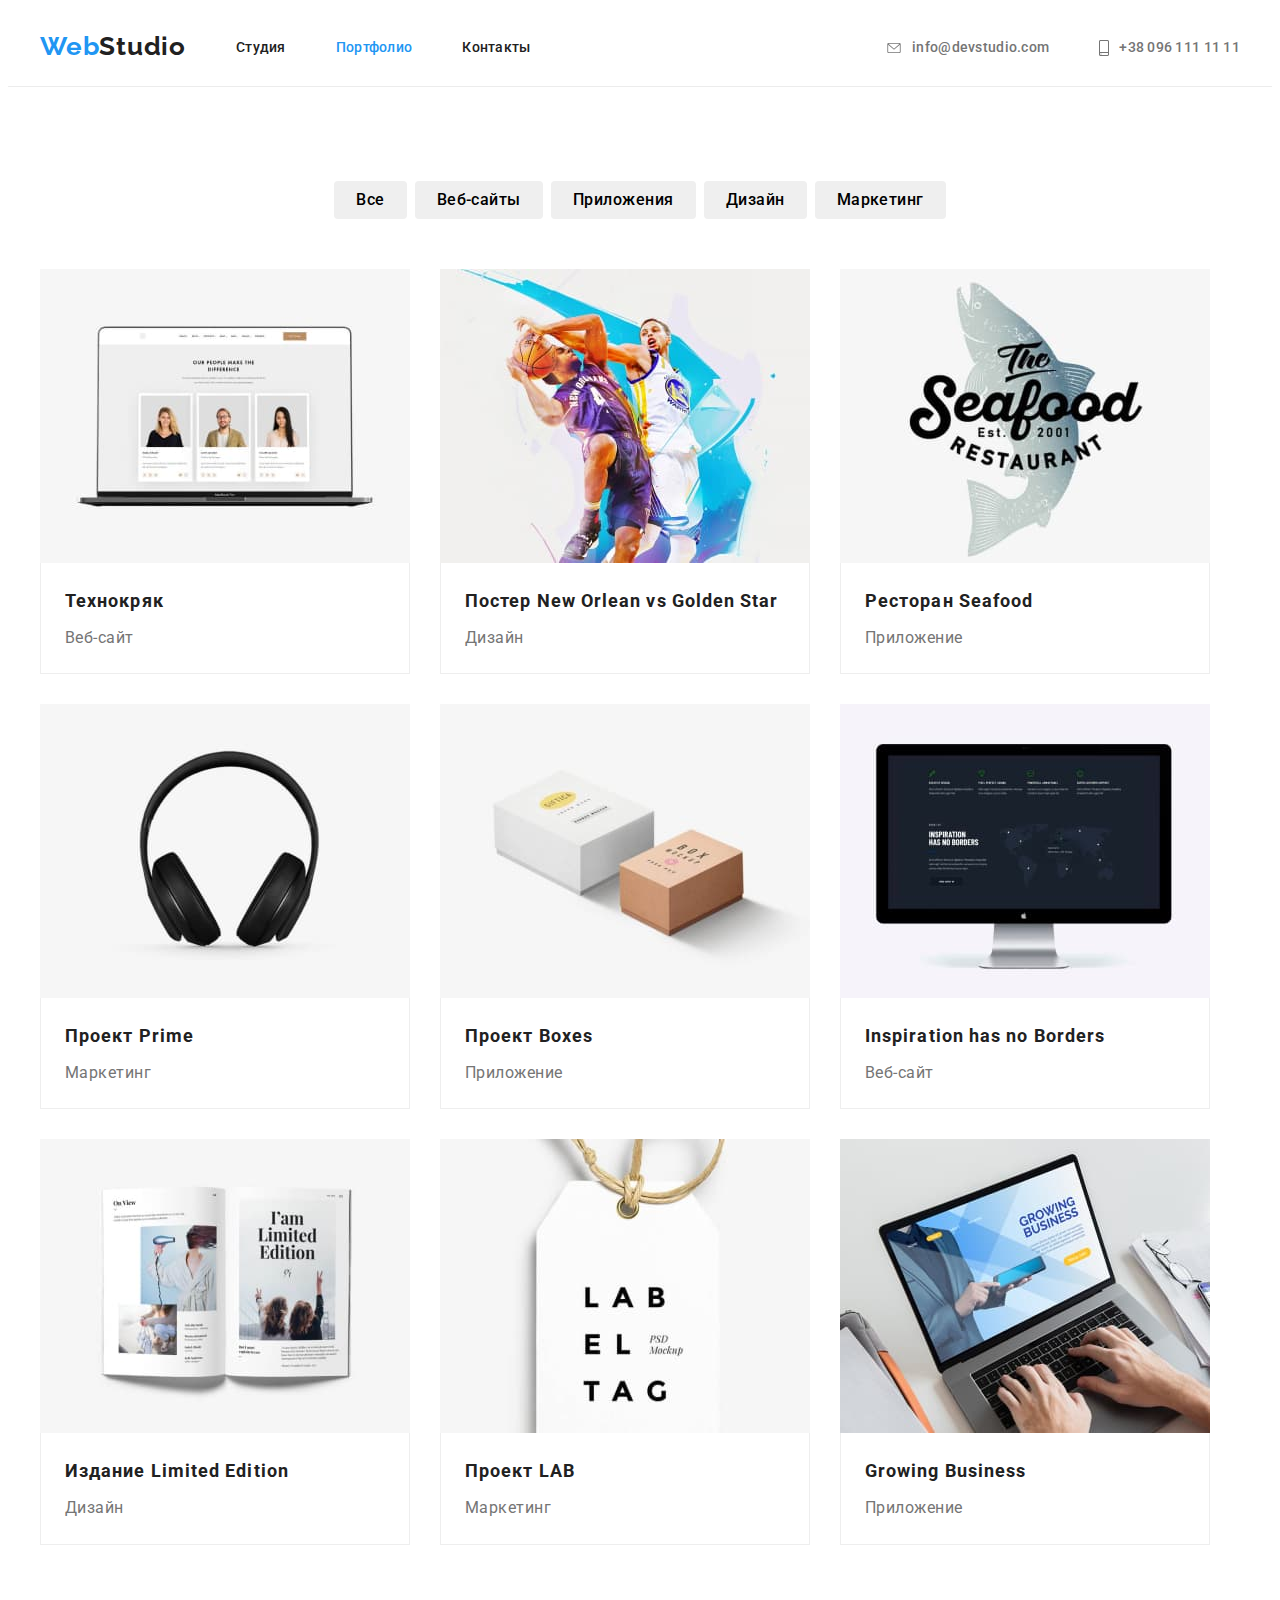
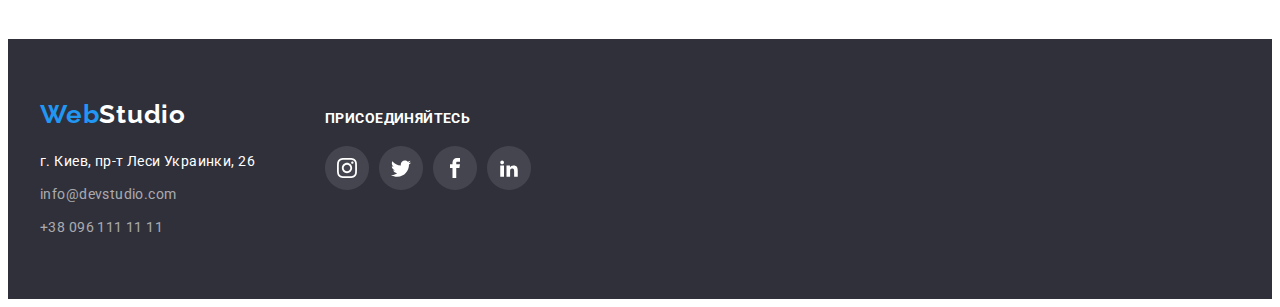
==== portfolio.html @ fb5f98b5 "partone" ====
<!DOCTYPE html>
<html lang="ru">
  <head>
    <meta charset="UTF-8" />
    <meta http-equiv="X-UA-Compatible" content="IE=edge" />
    <meta name="viewport" content="width=device-width, initial-scale=1.0" />
    <link rel="preconnect" href="https://fonts.googleapis.com" />
    <link rel="preconnect" href="https://fonts.gstatic.com" crossorigin />
    <link
      href="https://fonts.googleapis.com/css2?family=Raleway:wght@700&family=Roboto:wght@400;500;700;900&display=swap"
      rel="stylesheet"
    />
    <link
      rel="stylesheet"
      href="https://cdnjs.cloudflare.com/ajax/libs/modern-normalize/1.1.0/modern-normalize.min.css"
      integrity="sha512-wpPYUAdjBVSE4KJnH1VR1HeZfpl1ub8YT/NKx4PuQ5NmX2tKuGu6U/JRp5y+Y8XG2tV+wKQpNHVUX03MfMFn9Q=="
      crossorigin="anonymous"
      referrerpolicy="no-referrer"
    />
    <link rel="stylesheet" href="css/styles.css" />
    <title>Портфолио</title>
  </head>
  <body>
    <header class="page-header">
      <div class="container main-nav">
        <a class="logo" href="index.html">
          <span class="logo-span">Web</span>Studio
        </a>
        <nav class="navigation">
          <ul class="nav-list">
            <li class="nav-item">
              <a class="nav-link" href="index.html">Студия</a>
            </li>
            <li class="nav-item">
              <a class="nav-portfolio" href="portfolio.html">Портфолио</a>
            </li>
            <li class="nav-item"><a class="nav-link" href="">Контакты</a></li>
          </ul>
        </nav>
        <ul class="contacts">
          <li class="contacts-list">
            <a class="contacts-link" href="mailto:info@devstudio.com"> 
              <svg class="contacts-icon" width="16px" height="10px">
                  <use href="./images/icons.svg#mailto">
                  </use>
                </svg>
              info@devstudio.com
            </a>
          </li> 
          <li class="contacts-list">
            <a class="contacts-link" href="tel:+380961111111">
               <svg class="contacts-icon" width="10px" height="16px">
                  <use href="./images/icons.svg#telefone">
                  </use>
                </svg>
              +38 096 111 11 11</a>
          </li>
        </ul>
      </div>
    </header>
    <main>
      <section class="section">
        <div class="container">
          <ul class="button-list">
            <li class="button-item">
              <button class="project-button" type="button">Все</button>
            </li>
            <li class="button-item">
              <button class="project-button" type="button">Веб-сайты</button>
            </li>
            <li class="button-item">
              <button class="project-button" type="button">Приложения</button>
            </li>
            <li class="button-item">
              <button class="project-button" type="button">Дизайн</button>
            </li>
            <li class="button-item">
              <button class="project-button" type="button">Маркетинг</button>
            </li>
          </ul>
          <ul class="project-list">
            <li class="gallery-project">
              <a class="gallery-link" href="">
              <img src="./images/port1.jpg" alt="Технокряк" />
              <div class="gallery-name">
                <h3 class="title-project">Технокряк</h3>
                <p class="title-item">Веб-сайт</p>
              </div>
              </a>
            </li>
            <li class="gallery-project">
              <a class="gallery-link" href="">
              <img
                src="./images/port2.jpg"
                alt="Постер New Orlean vs Golden Star"
              />
              <div class="gallery-name">
                <h3 class="title-project">Постер New Orlean vs Golden Star</h3>
                <p class="title-item">Дизайн</p>
              </div>
              </a>
            </li>
            <li class="gallery-project">
              <a class="gallery-link" href="">
              <img src="./images/port3.jpg" alt="Ресторан Seafood" />
              <div class="gallery-name">
                <h3 class="title-project">Ресторан Seafood</h3>
                <p class="title-item">Приложение</p>
              </div>
              </a>
            </li>
            <li class="gallery-project">
              <a class="gallery-link" href="">
              <img src="./images/port4.jpg" alt="Проект Prime" />
              <div class="gallery-name">
                <h3 class="title-project">Проект Prime</h3>
                <p class="title-item">Маркетинг</p>
              </div>
              </a>
            </li>
            <li class="gallery-project">
              <a class="gallery-link" href="">
              <img src="./images/port5.jpg" alt="Проект Boxes" />
              <div class="gallery-name">
                <h3 class="title-project">Проект Boxes</h3>
                <p class="title-item">Приложение</p>
              </div>
              </a>
            </li>
            <li class="gallery-project">
              <a class="gallery-link" href="">
              <img src="./images/port6.jpg" alt="Inspiration has no Borders" />
              <div class="gallery-name">
              <h3 class="title-project">Inspiration has no Borders</h3>
              <p class="title-item">Веб-сайт</p>
              </div>
              </a>
            </li>
            <li class="gallery-project">
              <a class="gallery-link" href="">
              <img src="./images/port7.jpg" alt="Издание Limited Edition" />
              <div class="gallery-name">
                <h3 class="title-project">Издание Limited Edition</h3>
                <p class="title-item">Дизайн</p>
              </div>
              </a>
            </li>
            <li class="gallery-project">
              <a class="gallery-link" href="">
              <img src="./images/port8.jpg" alt="Проект LAB" />
              <div class="gallery-name">
                <h3 class="title-project">Проект LAB</h3>
                <p class="title-item">Маркетинг</p>
              </div>
              </a>
            </li>
            <li class="gallery-project">
              <a class="gallery-link" href="">
              <img src="./images/port9.jpg" alt="Growing Business" />
              <div class="gallery-name">
                <h3 class="title-project">Growing Business</h3>
                <p class="title-item">Приложение</p>
              </div>
              </a>
            </li>
          </ul>
        </div>
      </section>
    </main>
    <footer class="footer">
      <div class="container scl-footer">
        <div class="part-adress">
          <a class="logo" href="index.html">
            <span class="logo-span">Web</span
            ><span class="logo-studio">Studio</span>
          </a>
          <address class="address">
            <ul class="address-list">
              <li class="address-item">
                <a
                  class="address-maps"
                  href="https://goo.gl/maps/abKfRASXcLubcDst8"
                  target="_blank"
                  rel="noreferrer noopener"
                >
                  г. Киев, пр-т Леси Украинки, 26</a
                >
              </li>
              <li class="address-item">
                <a class="address-link" href="mailto:info@devstudio.com"
                  >info@devstudio.com</a
                >
              </li>
              <li class="address-item">
                <a class="address-link" href="tel:+380961111111"
                  >+38 096 111 11 11</a
                >
              </li>
            </ul>
          </address>
        </div>
        <div class="icon-social">
          <h3 class="two-title">Присоединяйтесь</h3>
          <ul class="comand-scl">
            <li class="scl-list">
              <a class="scl-link" href="">
                <svg class="scl-icon" width="20px" height="20px">
                  <use href="./images/icons.svg#icon-instagram"></use>
                </svg>
              </a>
            </li>
            <li class="scl-list">
              <a class="scl-link" href="">
                <svg class="scl-icon" width="20px" height="20px">
                  <use href="./images/icons.svg#icon-twitter"></use>
                </svg>
              </a>
            </li>
            <li class="scl-list">
              <a class="scl-link" href="">
                <svg class="scl-icon" width="20px" height="20px">
                  <use href="./images/icons.svg#icon-facebook"></use>
                </svg>
              </a>
            </li>
            <li class="scl-list">
              <a class="scl-link" href="">
                <svg class="scl-icon" width="20px" height="20px">
                  <use href="./images/icons.svg#icon-linkedin2"></use>
                </svg>
              </a>
            </li>
          </ul>
        </div>
      </div>
    </footer>
  </body>
</html>
---- css/styles.css ----
body {
  font-family: "Roboto", sans-serif;
  color: #757575;
  min-width: 1200px;
}

h1,
h2,
h3,
p,
ul {
  margin: 0;
  padding: 0;
}

img {
  display: block;
  max-width: 100%;
  height: auto;
}
.page-header {
  border-bottom: 1px solid #ececec;
}

.container {
  width: 1200px;
  margin-left: auto;
  margin-right: auto;
  padding-left: 15px;
  padding-right: 15px;
}

.section {
  padding-top: 94px;
  padding-bottom: 94px;
}
.main-nav {
  display: flex;
  align-items: center;
}

.logo {
  font-family: "Raleway", sans-serif;
  font-weight: 700;
  color: #212121;
  text-decoration: none;
  font-weight: bold;
  font-size: 26px;
  line-height: 1.2;
  letter-spacing: 0.03em;
  margin-right: 50px;
  display: block;
}

.footer .logo {
  margin-bottom: 20px;
  margin-right: 0;
}
.logo-span {
  color: #2196f3;
}
.logo-studio {
  color: white;
}

.nav-list {
  list-style: none;
  display: flex;
}

.nav-item:not(:last-child) {
  margin-right: 50px;
}

.nav-studio,
.nav-link,
.nav-link,
.nav-portfolio {
  display: block;
  padding-top: 32px;
  padding-bottom: 30px;

  text-decoration: none;
  font-weight: 500;
  font-size: 14px;
  line-height: 1.1;
  letter-spacing: 0.02em;
  color: #212121;
  transition-duration: 250ms;
  transition-timing-function: cubic-bezier(0.4, 0, 0.2, 1);
}
.nav-studio,
.nav-portfolio {
  color: #2196f3;
}
.nav-link:hover,
.nav-link:focus {
  color: #2196f3;
}


.contacts {
  list-style: none;
  padding: 0;
  margin: 0;
  margin-left: auto;
  display: flex;
  align-items: center;
}

.contacts-list {
  margin-left: 50px;
}
.contacts-list:first-child {
  margin-left: 0px;
}

.contacts-link {
  display: flex;
  align-items: center;
  padding-top: 32px;
  padding-bottom: 30px;

  text-decoration: none;
  color: #757575;
  font-weight: 500;
  font-size: 14px;
  line-height: 1.1;
  letter-spacing: 0.02em;
  transition-duration: 250ms;
  transition-timing-function: cubic-bezier(0.4, 0, 0.2, 1);
}
.contacts-link:hover,
.contacts-link:focus {
  color: #2196f3;
}
.contacts-icon {
  display: inline-block;
  fill: currentColor;
  margin-right: 10px;
}

.part-one {
  background-color: #2f303a;
  background-image: linear-gradient(
      to right,
      rgba(47, 48, 58, 0.4),
      rgba(47, 48, 58, 0.4)
    ),
    url(../images/overlay.jpg);
  margin-left: auto;
  margin-right: auto;
  background-repeat: no-repeat;
  background-size: cover;
  background-position: center;
  max-width: 1600px;
  min-height: 600px;
  text-align: center;
  padding-top: 200px;
  padding-bottom: 200px;
}
.one-text {
  margin-bottom: 30px;
  margin-left: auto;
  margin-right: auto;
  font-weight: 900;
  font-size: 44px;
  line-height: 1.4;
  letter-spacing: 0.06em;
  text-transform: uppercase;
  color: #ffffff;
  width: 696px;
}

.one-button {
  background-color: #2196f3;
  font-family: inherit;
  font-weight: bold;
  font-size: 16px;
  line-height: 1.9;
  letter-spacing: 0.06em;
  color: #ffffff;
  padding: 10px 32px;
  box-shadow: 0px 4px 4px rgba(0, 0, 0, 0.15);
  border-radius: 4px;
}

.backdrop {
  position: fixed;
  top: 0;
  left: 0;
  width: 100%;
  height: 100%;
  background-color: rgba(0, 0, 0, 0.2);
}
.backdrop.is-hidden {
  opacity: 0;
  pointer-events: none;
}

.modal {
  position: absolute;
  top: 50%; 
  left: 50%;
  transform: translate(-50%, -50%);

  width: 528px;
  height: 581px;
  background-color: #ffffff;
  box-shadow: 0px 1px 3px rgba(0, 0, 0, 0.12), 0px 1px 1px rgba(0, 0, 0, 0.14), 0px 2px 1px rgba(0, 0, 0, 0.2);
  border-radius: 4px;
}

.finish {

  width: 30px;
  height: 30px;
  background: #FFFFFF;
  background-image: url(../images/close-black-18dp\ \(2\)\ 1.png);
  background-repeat: no-repeat;
  background-size: 18px 18px;
  border: 1px solid rgba(0, 0, 0, 0.1);
  border-radius: 50%;
  text-align: center;
}

.visually-hidden {
  position: absolute;
  width: 1px;
  height: 1px;
  margin: -1px;
  border: 0;
  padding: 0;
  white-space: nowrap;
  clip-path: inset(100%);
  clip: rect(0 0 0 0);
  overflow: hidden;
}

.part-two {
  padding-bottom: 0;
}
.icon-two {
  width: 270px;
  height: 120px;
  background-color: #f5f4fa;
  padding: 25px 100px;
  margin-bottom: 30px;
}

.two-list {
  list-style: none;
  display: flex;
  justify-content: space-between;
}
.two-item {
  margin-right: 30px;
  width: 270px;
}

.two-item:last-child {
  margin-right: 0px;
}

.two-title {
  font-weight: bold;
  font-size: 14px;
  line-height: 1.1;
  letter-spacing: 0.03em;
  text-transform: uppercase;
  color: #212121;
  margin-bottom: 10px;
}
.two-content {
  font-size: 14px;
  line-height: 1.7;
  letter-spacing: 0.03em;
  color: #757575;
}

.three-title {
  font-weight: bold;
  font-size: 36px;
  line-height: 1.2;
  text-align: center;
  letter-spacing: 0.03em;
  color: #212121;
  margin-bottom: 50px;
}

.three-list {
  list-style: none;
  display: flex;
  justify-content: space-between;
}

.three-item {
  margin-right: 30px;
}

.three-item:last-child {
  margin-right: 0px;
}

.part-four {
  background-color: #f5f4fa;
}

.four-title {
  font-weight: bold;
  font-size: 36px;
  line-height: 1.2;
  text-align: center;
  letter-spacing: 0.03em;
  color: #212121;
  margin-bottom: 50px;
}

.comand-scl {
  list-style: none;
  display: flex;
  justify-content: center;
  cursor: pointer;
}
.scl-list + .scl-list {
  margin-left: 10px;
}
.scl-link {
  width: 44px;
  height: 44px;
  background-color: transparent;
  border-radius: 50%;
  display: flex;
  align-items: center;
  justify-content: center;
  color: #afb1b8;
  transition-duration: 250ms;
  transition-timing-function: cubic-bezier(0.4, 0, 0.2, 1);
}

.scl-icon {
  fill: currentColor;
}
.scl-link:hover,
.scl-link:focus {
  background-color: #2196f3;
  color: #ffffff;
}

.scl-link:hover .scl-icon {
  fill: currentColor;
}

.four-list {
  list-style: none;
  display: flex;
  justify-content: space-between;
}

.four-item {
  margin-right: 30px;
  background-color: #ffffff;
  box-shadow: 0px 1px 3px rgba(0, 0, 0, 0.12), 0px 1px 1px rgba(0, 0, 0, 0.14),
    0px 2px 1px rgba(0, 0, 0, 0.2);
  border-radius: 0px 0px 4px 4px;
}
.four-item:last-child {
  margin-right: 0px;
}
.container-four {
  padding-top: 30px;
  padding-bottom: 30px;
}
.title-name {
  font-weight: 500;
  font-size: 16px;
  line-height: 1.2;
  text-align: center;
  letter-spacing: 0.03em;
  color: #212121;
  margin-bottom: 10px;
}
.title-prof {
  font-size: 16px;
  line-height: 1.2;
  text-align: center;
  letter-spacing: 0.03em;
  color: #757575;
  margin-bottom: 16px;
}

.five-title {
  font-weight: bold;
  font-size: 36px;
  line-height: 1.2;
  text-align: center;
  letter-spacing: 0.03em;
  color: #212121;
  margin-bottom: 50px;
}

.part-five-list {
  list-style: none;
  display: flex;
  cursor: pointer;
}

.client-link {
  width: 170px;
  height: 92px;
  border: 1px solid #afb1b8;
  border-radius: 4px;
  display: flex;
  align-items: center;
  justify-content: center;
  color: #afb1b8;
  transition-duration: 250ms;
  transition-timing-function: cubic-bezier(0.4, 0, 0.2, 1);
}

.client-icon {
  fill: currentColor;
}
.client-link:hover,
.client-link:focus {
  border: 1px solid #2196f3;
  color: #2196f3;
}
.client-link:hover .client-icon {
  fill: currentColor;
}

.client-list + .client-list {
  margin-left: 30px;
}

.footer {
  background-color: #2f303a;
  padding-top: 60px;
  padding-bottom: 60px;
  display: flex;
  align-items: baseline;
}
.icon-social {
  margin-left: 70px;
}
.icon-social .two-title {
  color: #ffffff;
  margin-bottom: 20px;
}

.icon-social .scl-link {
  background-image: linear-gradient(
    to right,
    rgba(255, 255, 255, 10%),
    rgba(255, 255, 255, 10%)
  );
}

.icon-social .scl-icon {
  fill: #ffffff;
}
.scl-footer {
  display: flex;
  align-items: baseline;
}

.address {
  font-style: normal;
  font-size: 14px;
  line-height: 1.7;
  letter-spacing: 0.03em;
}

.address-list {
  list-style: none;
}

.address-item:not(:last-child) {
  margin-bottom: 9px;
}
.address-maps {
  display: inline-block;
  text-decoration: none;
  color: #ffffff;
}

.address-link {
  display: inline-block;
  text-decoration: none;
  color: #ffffff99;
}

.project-list {
  list-style: none;
  display: flex;
  flex-wrap: wrap;
  cursor: pointer;
}

.gallery-project {
  width: 370px;
  margin-right: 30px;
  margin-bottom: 30px;
}

.gallery-link {
  display: block;
  text-decoration: none;
  transition-duration: 250ms;
  transition-timing-function: cubic-bezier(0.4, 0, 0.2, 1);
}
.gallery-link:hover,
.gallery-link:focus {
  box-shadow: 0px 1px 1px rgba(0, 0, 0, 0.12), 0px 4px 4px rgba(0, 0, 0, 0.06),
    1px 4px 6px rgba(0, 0, 0, 0.16);
}

.gallery-name {
  padding-top: 20px;
  padding-left: 24px;
  padding-bottom: 20px;
  padding-right: 24px;
  border-right: 1px solid #eeeeee;
  border-bottom: 1px solid #eeeeee;
  border-left: 1px solid #eeeeee;
}

.gallery-project:nth-child(3n) {
  margin-right: 0;
}

.gallery-project:nth-last-child(-n + 3) {
  margin-bottom: 0;
}

.title-project {
  font-weight: bold;
  font-size: 18px;
  line-height: 2;
  letter-spacing: 0.06em;
  color: #212121;
  margin-bottom: 4px;
}
.title-item {
  font-size: 16px;
  line-height: 1.9;
  letter-spacing: 0.03em;
  color: #757575;
}

.button-list {
  list-style: none;
  display: flex;
  margin-bottom: 50px;
  justify-content: center;
}
.button-item {
  margin-right: 8px;
}
.project-button {
  font-family: inherit;
  font-weight: 500;
  font-size: 16px;
  line-height: 1.6;
  text-align: center;
  letter-spacing: 0.03em;
  padding: 6px 22px;
  border-radius: 4px;
  border: transparent;
  transition-duration: 250ms;
  transition-timing-function: cubic-bezier(0.4, 0, 0.2, 1);
}

.button-item:last-child {
  margin-right: 0;
}
.project-button:hover,
.project-button:focus {
  background-color: #2196f3;
  color: #ffffff;
  box-shadow: 0px 3px 1px rgba(0, 0, 0, 0.1), 0px 1px 2px rgba(0, 0, 0, 0.08),
    0px 2px 2px rgba(0, 0, 0, 0.12);
  border-radius: 4px;
}
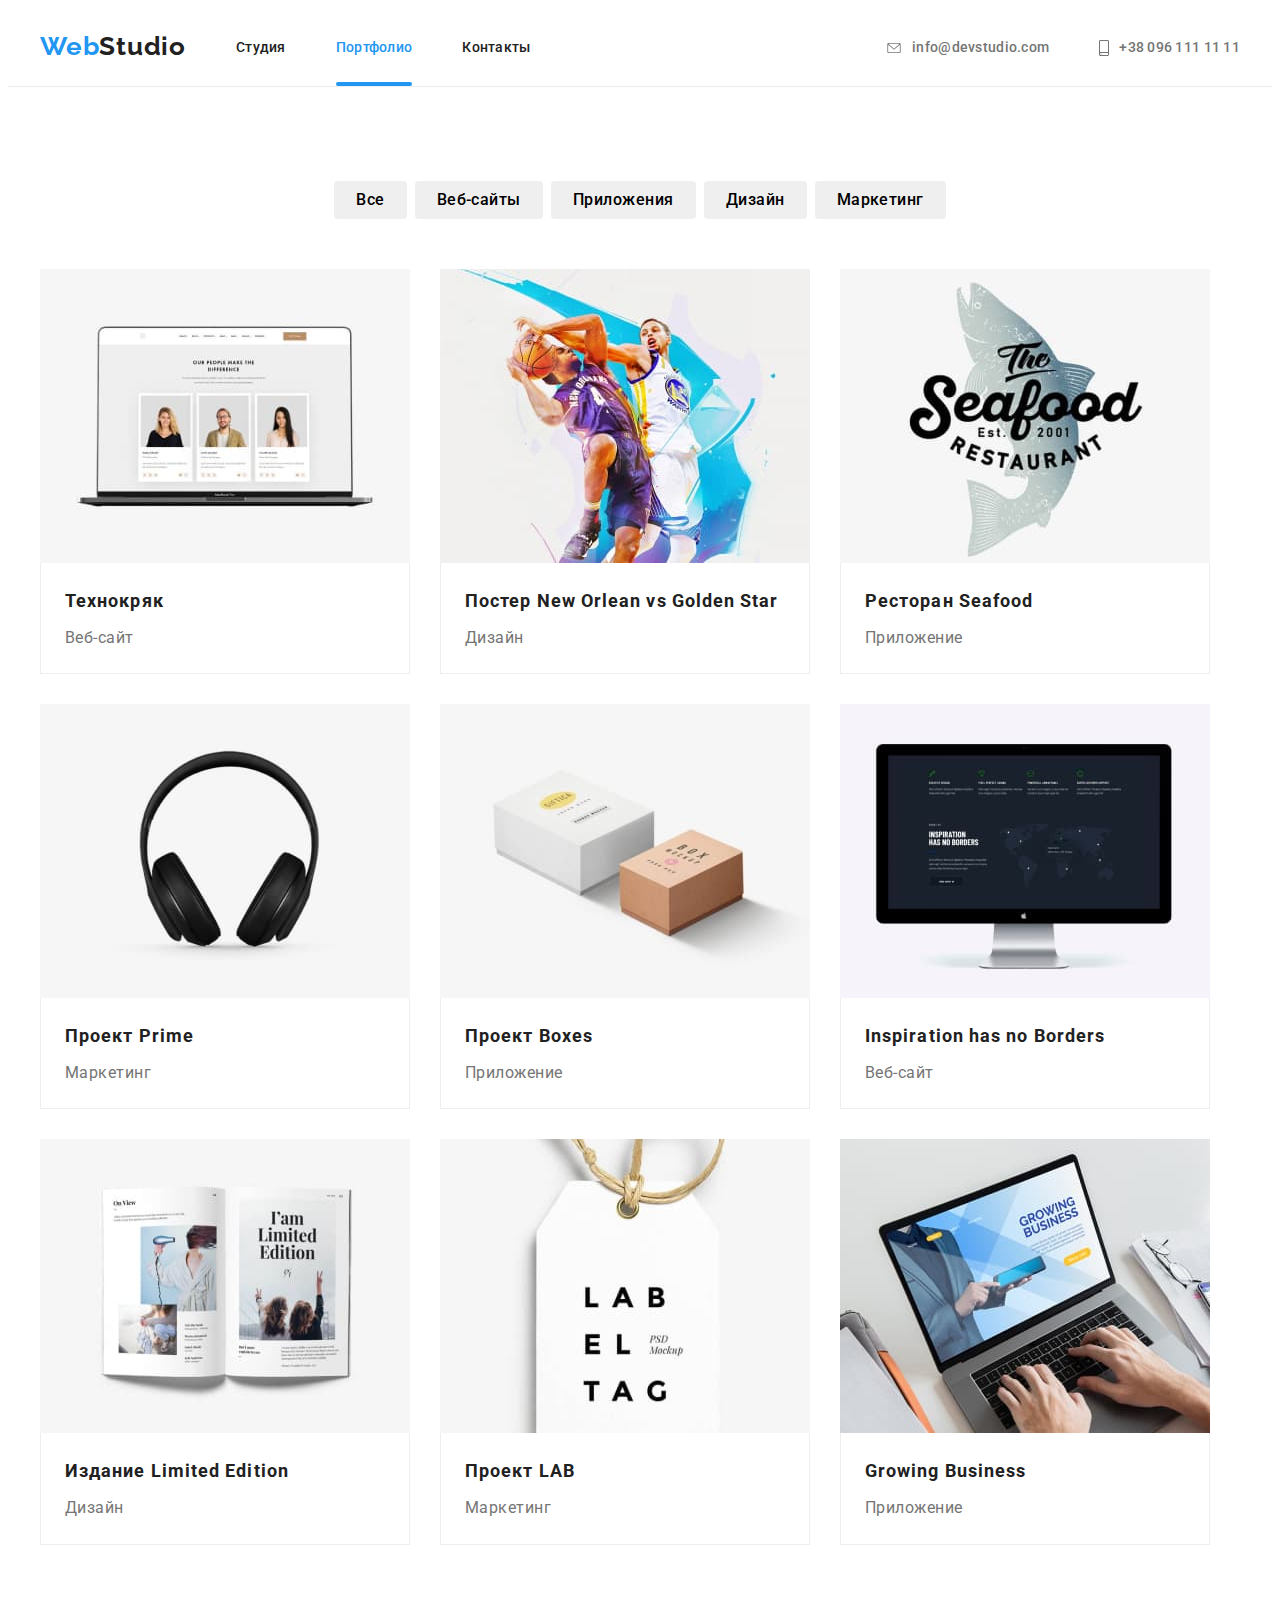
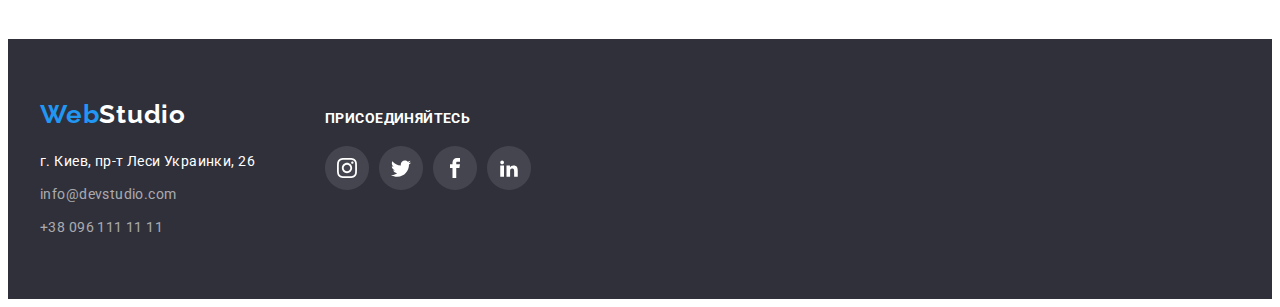
==== commit 6ba59629: "newfixed" ====
--- a/portfolio.html
+++ b/portfolio.html
@@ -32,7 +32,7 @@
               <a class="nav-link" href="index.html">Студия</a>
             </li>
             <li class="nav-item">
-              <a class="nav-portfolio" href="portfolio.html">Портфолио</a>
+              <a class="nav-link current" href="portfolio.html">Портфолио</a>
             </li>
             <li class="nav-item"><a class="nav-link" href="">Контакты</a></li>
           </ul>
@@ -81,7 +81,12 @@
           <ul class="project-list">
             <li class="gallery-project">
               <a class="gallery-link" href="">
-              <img src="./images/port1.jpg" alt="Технокряк" />
+                <div class="gallery-text">
+                  <img src="./images/port1.jpg" alt="Технокряк"/>
+                    <p class="text-pfl">
+                      Ресурс предлагает комплексные предложения с разным уровнем функционала и сервисов. Все это позволит посетителю получить исчерпывающие сведения о компании или частном лице.
+                    </p>
+                </div>
               <div class="gallery-name">
                 <h3 class="title-project">Технокряк</h3>
                 <p class="title-item">Веб-сайт</p>
@@ -90,10 +95,14 @@
             </li>
             <li class="gallery-project">
               <a class="gallery-link" href="">
-              <img
-                src="./images/port2.jpg"
-                alt="Постер New Orlean vs Golden Star"
-              />
+                 <div class="gallery-text">
+                   <img
+                    src="./images/port2.jpg"
+                    alt="Постер New Orlean vs Golden Star"/>
+                    <p class="text-pfl">
+                      Ресурс предлагает комплексные предложения с разным уровнем функционала и сервисов. Все это позволит посетителю получить исчерпывающие сведения о компании или частном лице.
+                    </p>
+                 </div>
               <div class="gallery-name">
                 <h3 class="title-project">Постер New Orlean vs Golden Star</h3>
                 <p class="title-item">Дизайн</p>
@@ -102,7 +111,12 @@
             </li>
             <li class="gallery-project">
               <a class="gallery-link" href="">
-              <img src="./images/port3.jpg" alt="Ресторан Seafood" />
+                <div class="gallery-text">
+                  <img src="./images/port3.jpg" alt="Ресторан Seafood" />
+                    <p class="text-pfl">
+                      Ресурс предлагает комплексные предложения с разным уровнем функционала и сервисов. Все это позволит посетителю получить исчерпывающие сведения о компании или частном лице.
+                    </p>
+                </div>
               <div class="gallery-name">
                 <h3 class="title-project">Ресторан Seafood</h3>
                 <p class="title-item">Приложение</p>
@@ -111,7 +125,12 @@
             </li>
             <li class="gallery-project">
               <a class="gallery-link" href="">
-              <img src="./images/port4.jpg" alt="Проект Prime" />
+                <div class="gallery-text">
+                  <img src="./images/port4.jpg" alt="Проект Prime" />
+                    <p class="text-pfl">
+                      Ресурс предлагает комплексные предложения с разным уровнем функционала и сервисов. Все это позволит посетителю получить исчерпывающие сведения о компании или частном лице.
+                    </p>
+                </div>
               <div class="gallery-name">
                 <h3 class="title-project">Проект Prime</h3>
                 <p class="title-item">Маркетинг</p>
@@ -120,7 +139,13 @@
             </li>
             <li class="gallery-project">
               <a class="gallery-link" href="">
-              <img src="./images/port5.jpg" alt="Проект Boxes" />
+                <div class="gallery-text">
+                   <img src="./images/port5.jpg" alt="Проект Boxes" />
+                    <p class="text-pfl">
+                      Ресурс предлагает комплексные предложения с разным уровнем функционала и сервисов. Все это позволит посетителю получить исчерпывающие сведения о компании или частном лице.
+                    </p>
+                </div>
+             
               <div class="gallery-name">
                 <h3 class="title-project">Проект Boxes</h3>
                 <p class="title-item">Приложение</p>
@@ -129,7 +154,13 @@
             </li>
             <li class="gallery-project">
               <a class="gallery-link" href="">
-              <img src="./images/port6.jpg" alt="Inspiration has no Borders" />
+                <div class="gallery-text">
+                  <img src="./images/port6.jpg" alt="Inspiration has no Borders" />
+                    <p class="text-pfl">
+                      Ресурс предлагает комплексные предложения с разным уровнем функционала и сервисов. Все это позволит посетителю получить исчерпывающие сведения о компании или частном лице.
+                    </p>
+                </div>
+              
               <div class="gallery-name">
               <h3 class="title-project">Inspiration has no Borders</h3>
               <p class="title-item">Веб-сайт</p>
@@ -138,7 +169,13 @@
             </li>
             <li class="gallery-project">
               <a class="gallery-link" href="">
-              <img src="./images/port7.jpg" alt="Издание Limited Edition" />
+                <div class="gallery-text">
+                  <img src="./images/port7.jpg" alt="Издание Limited Edition" />
+                    <p class="text-pfl">
+                      Ресурс предлагает комплексные предложения с разным уровнем функционала и сервисов. Все это позволит посетителю получить исчерпывающие сведения о компании или частном лице.
+                    </p>
+                </div>
+              
               <div class="gallery-name">
                 <h3 class="title-project">Издание Limited Edition</h3>
                 <p class="title-item">Дизайн</p>
@@ -147,7 +184,13 @@
             </li>
             <li class="gallery-project">
               <a class="gallery-link" href="">
-              <img src="./images/port8.jpg" alt="Проект LAB" />
+                <div class="gallery-text">
+                  <img src="./images/port8.jpg" alt="Проект LAB" />
+                    <p class="text-pfl">
+                      Ресурс предлагает комплексные предложения с разным уровнем функционала и сервисов. Все это позволит посетителю получить исчерпывающие сведения о компании или частном лице.
+                    </p>
+                </div>
+              
               <div class="gallery-name">
                 <h3 class="title-project">Проект LAB</h3>
                 <p class="title-item">Маркетинг</p>
@@ -156,7 +199,13 @@
             </li>
             <li class="gallery-project">
               <a class="gallery-link" href="">
-              <img src="./images/port9.jpg" alt="Growing Business" />
+                <div class="gallery-text">
+                  <img src="./images/port9.jpg" alt="Growing Business" />
+                    <p class="text-pfl">
+                      Ресурс предлагает комплексные предложения с разным уровнем функционала и сервисов. Все это позволит посетителю получить исчерпывающие сведения о компании или частном лице.
+                    </p>
+                </div>
+              
               <div class="gallery-name">
                 <h3 class="title-project">Growing Business</h3>
                 <p class="title-item">Приложение</p>
--- a/css/styles.css
+++ b/css/styles.css
@@ -68,14 +68,19 @@
   display: flex;
 }
 
+/* .nav-studio::after {
+  content: "";
+  background-color: #2196f3;
+  width: 48px;
+  height: 4px;
+  border-radius: 2px;
+  position: absolute;
+} */
 .nav-item:not(:last-child) {
   margin-right: 50px;
 }
 
-.nav-studio,
-.nav-link,
-.nav-link,
-.nav-portfolio {
+.nav-link {
   display: block;
   padding-top: 32px;
   padding-bottom: 30px;
@@ -86,18 +91,52 @@
   line-height: 1.1;
   letter-spacing: 0.02em;
   color: #212121;
+  transition-property: color;
   transition-duration: 250ms;
   transition-timing-function: cubic-bezier(0.4, 0, 0.2, 1);
 }
-.nav-studio,
-.nav-portfolio {
+
+
+.current {
+  position: relative;
   color: #2196f3;
 }
+
+.current::after {
+  content: "";
+  display: block;
+  position: absolute;
+  bottom: 0;
+  width: 100%;
+  height: 4px;
+  border-radius: 2px;
+  background-color: #2196f3;
+}
+
+
+
 .nav-link:hover,
 .nav-link:focus {
   color: #2196f3;
 }
-
+/* .nav-link:hover::after {
+  content: "";
+  position: absolute;
+  background-color: #2196f3;
+  width: 48px;
+  height: 4px;
+  border-radius: 2px;
+  
+} */
+
+/* .nav-item::after {
+  content: "";
+  background-color: red;
+  width: 48px;
+  height: 4px;
+  border-radius: 2px;
+  position: absolute;
+} */
 
 .contacts {
   list-style: none;
@@ -127,6 +166,7 @@
   font-size: 14px;
   line-height: 1.1;
   letter-spacing: 0.02em;
+  transition-property: color;
   transition-duration: 250ms;
   transition-timing-function: cubic-bezier(0.4, 0, 0.2, 1);
 }
@@ -185,45 +225,6 @@
   border-radius: 4px;
 }
 
-.backdrop {
-  position: fixed;
-  top: 0;
-  left: 0;
-  width: 100%;
-  height: 100%;
-  background-color: rgba(0, 0, 0, 0.2);
-}
-.backdrop.is-hidden {
-  opacity: 0;
-  pointer-events: none;
-}
-
-.modal {
-  position: absolute;
-  top: 50%; 
-  left: 50%;
-  transform: translate(-50%, -50%);
-
-  width: 528px;
-  height: 581px;
-  background-color: #ffffff;
-  box-shadow: 0px 1px 3px rgba(0, 0, 0, 0.12), 0px 1px 1px rgba(0, 0, 0, 0.14), 0px 2px 1px rgba(0, 0, 0, 0.2);
-  border-radius: 4px;
-}
-
-.finish {
-
-  width: 30px;
-  height: 30px;
-  background: #FFFFFF;
-  background-image: url(../images/close-black-18dp\ \(2\)\ 1.png);
-  background-repeat: no-repeat;
-  background-size: 18px 18px;
-  border: 1px solid rgba(0, 0, 0, 0.1);
-  border-radius: 50%;
-  text-align: center;
-}
-
 .visually-hidden {
   position: absolute;
   width: 1px;
@@ -287,6 +288,21 @@
   color: #212121;
   margin-bottom: 50px;
 }
+.two-text {
+  position: relative;
+}
+.three-item .two-title {
+  position: absolute;
+  bottom: 0;
+  color: #ffffff;
+  background-color: rgba(47, 48, 58, 0.8);
+  width: 100%;
+  height: 70px;
+  padding: 27px;
+  text-align: center;
+  margin-bottom: 0;
+
+}
 
 .three-list {
   list-style: none;
@@ -334,6 +350,7 @@
   align-items: center;
   justify-content: center;
   color: #afb1b8;
+  transition-property: background-color, color;
   transition-duration: 250ms;
   transition-timing-function: cubic-bezier(0.4, 0, 0.2, 1);
 }
@@ -414,6 +431,7 @@
   align-items: center;
   justify-content: center;
   color: #afb1b8;
+  transition-property: border, color;
   transition-duration: 250ms;
   transition-timing-function: cubic-bezier(0.4, 0, 0.2, 1);
 }
@@ -504,9 +522,15 @@
   margin-bottom: 30px;
 }
 
+.gallery-project:hover .text-pfl {
+  transform: translateY(0);
+
+}
+
 .gallery-link {
   display: block;
   text-decoration: none;
+  transition-property: box-shadow;
   transition-duration: 250ms;
   transition-timing-function: cubic-bezier(0.4, 0, 0.2, 1);
 }
@@ -514,6 +538,30 @@
 .gallery-link:focus {
   box-shadow: 0px 1px 1px rgba(0, 0, 0, 0.12), 0px 4px 4px rgba(0, 0, 0, 0.06),
     1px 4px 6px rgba(0, 0, 0, 0.16);
+}
+
+.gallery-text {
+  position: relative;
+  overflow: hidden;
+}
+.text-pfl {
+  position: absolute;
+  width: 100%;
+  height: 100%;
+  top: 0;
+  background-color: rgba(33, 150, 243, 0.9);
+
+  font-weight: 400;
+  font-size: 18px;
+  line-height: 1.6;
+  letter-spacing: 0.03em;
+  color: #ffffff;
+  padding: 63px 24px;
+  transform: translateY(100%);
+  transition-property: transform;
+  transition-duration: 250ms;
+  transition-timing-function: cubic-bezier(0.4, 0, 0.2, 1);
+  
 }
 
 .gallery-name {
@@ -568,6 +616,7 @@
   padding: 6px 22px;
   border-radius: 4px;
   border: transparent;
+  transition-property: background-color, color, box-shadow, border-radius;
   transition-duration: 250ms;
   transition-timing-function: cubic-bezier(0.4, 0, 0.2, 1);
 }
@@ -583,3 +632,53 @@
     0px 2px 2px rgba(0, 0, 0, 0.12);
   border-radius: 4px;
 }
+
+.backdrop {
+  position: fixed;
+  top: 0;
+  left: 0;
+  width: 100%;
+  height: 100%;
+  background-color: rgba(0, 0, 0, 0.2);
+  transition: opacity 500ms, visibility 500ms;
+}
+.backdrop.is-hidden {
+  opacity: 0;
+  pointer-events: none;
+  visibility: hidden;
+}
+.backdrop.is-hidden .modal {
+  transform: rotate(180deg) scale(1.25);
+}
+.modal {
+  position: absolute;
+  top: 50%;
+  left: 50%;
+  transform: translate(-50%, -50%);
+  transition: transform 300ms;
+
+  width: 528px;
+  min-height: 581px;
+  background-color: #ffffff;
+  box-shadow: 0px 1px 3px rgba(0, 0, 0, 0.12), 0px 1px 1px rgba(0, 0, 0, 0.14),
+    0px 2px 1px rgba(0, 0, 0, 0.2);
+  border-radius: 4px;
+}
+
+.finish {
+  position: absolute;
+  top: 8px;
+  right: 8px;
+  width: 30px;
+  height: 30px;
+  border: 1px solid rgba(0, 0, 0, 0.1);
+  border-radius: 50%;
+  background-color: transparent;
+  display: flex;
+  align-items: center;
+  justify-content: center;
+}
+
+.finish-icon {
+  fill: #000000;
+}
